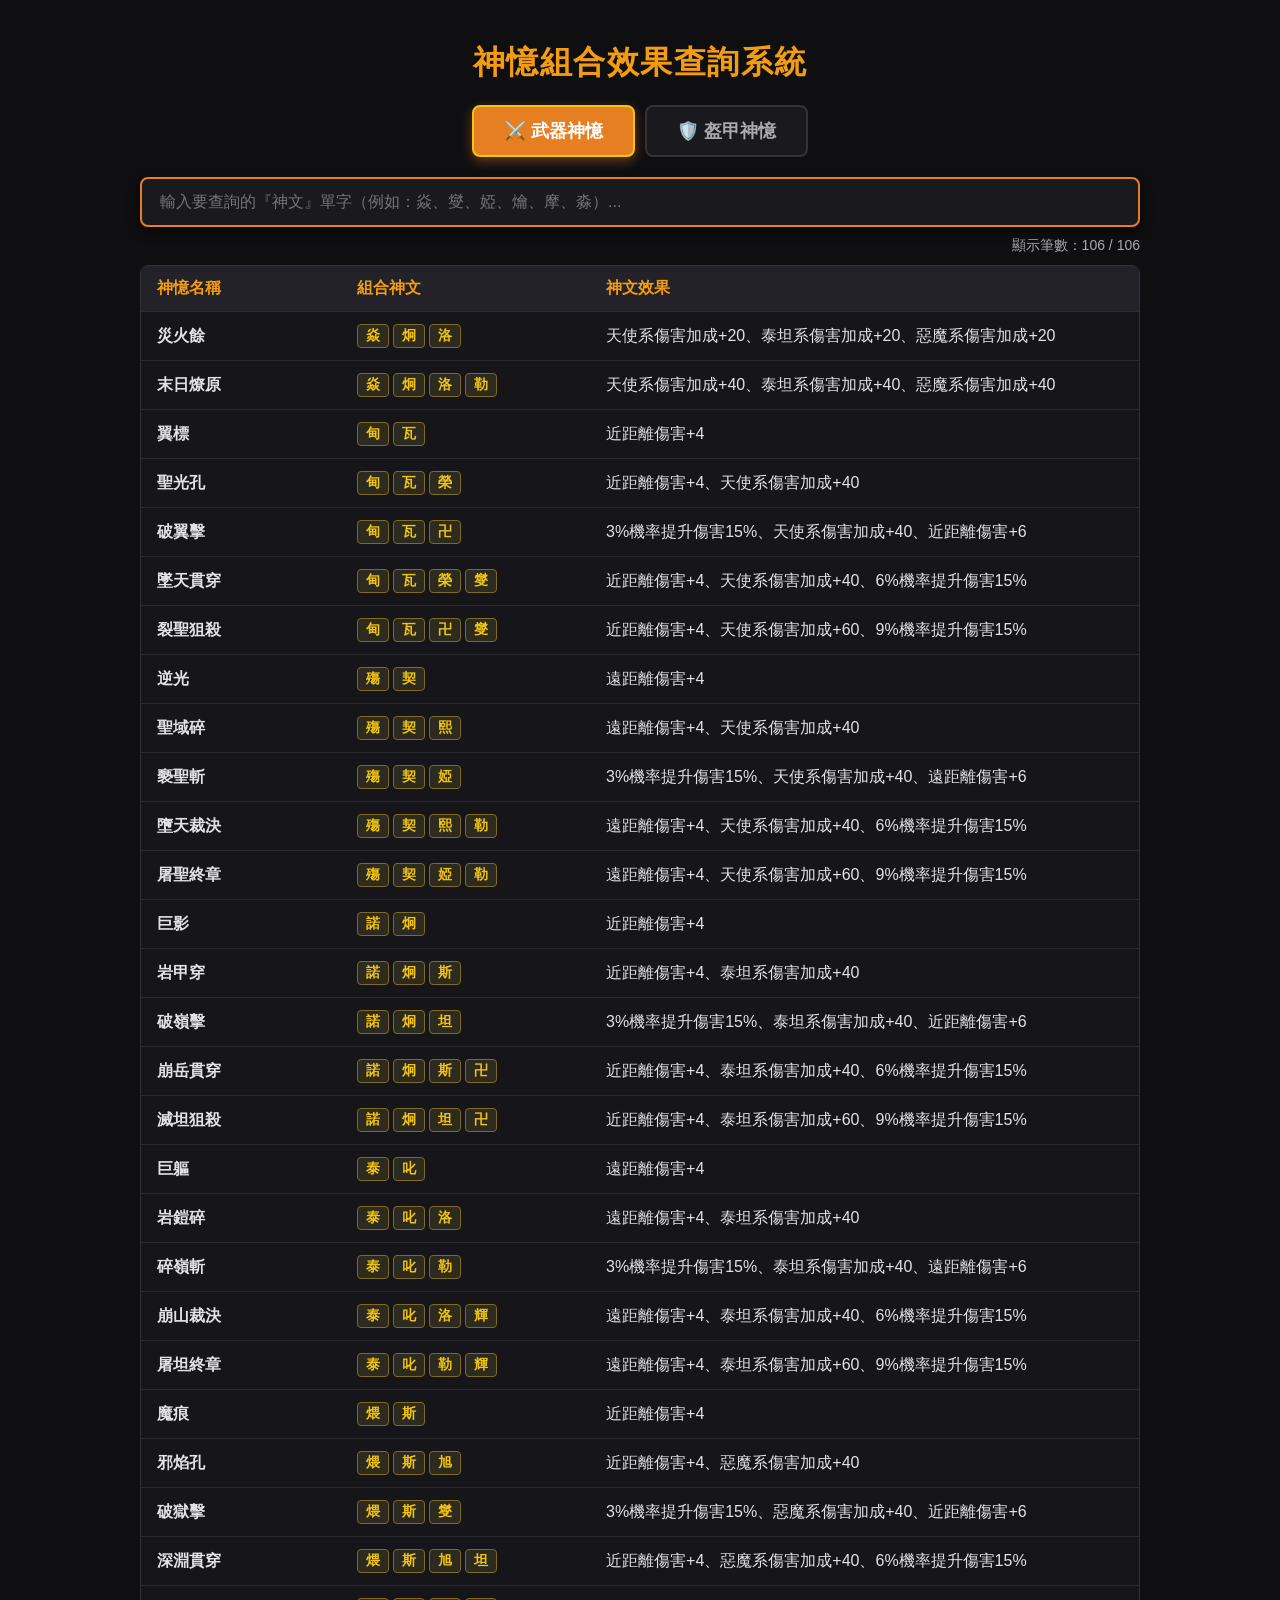
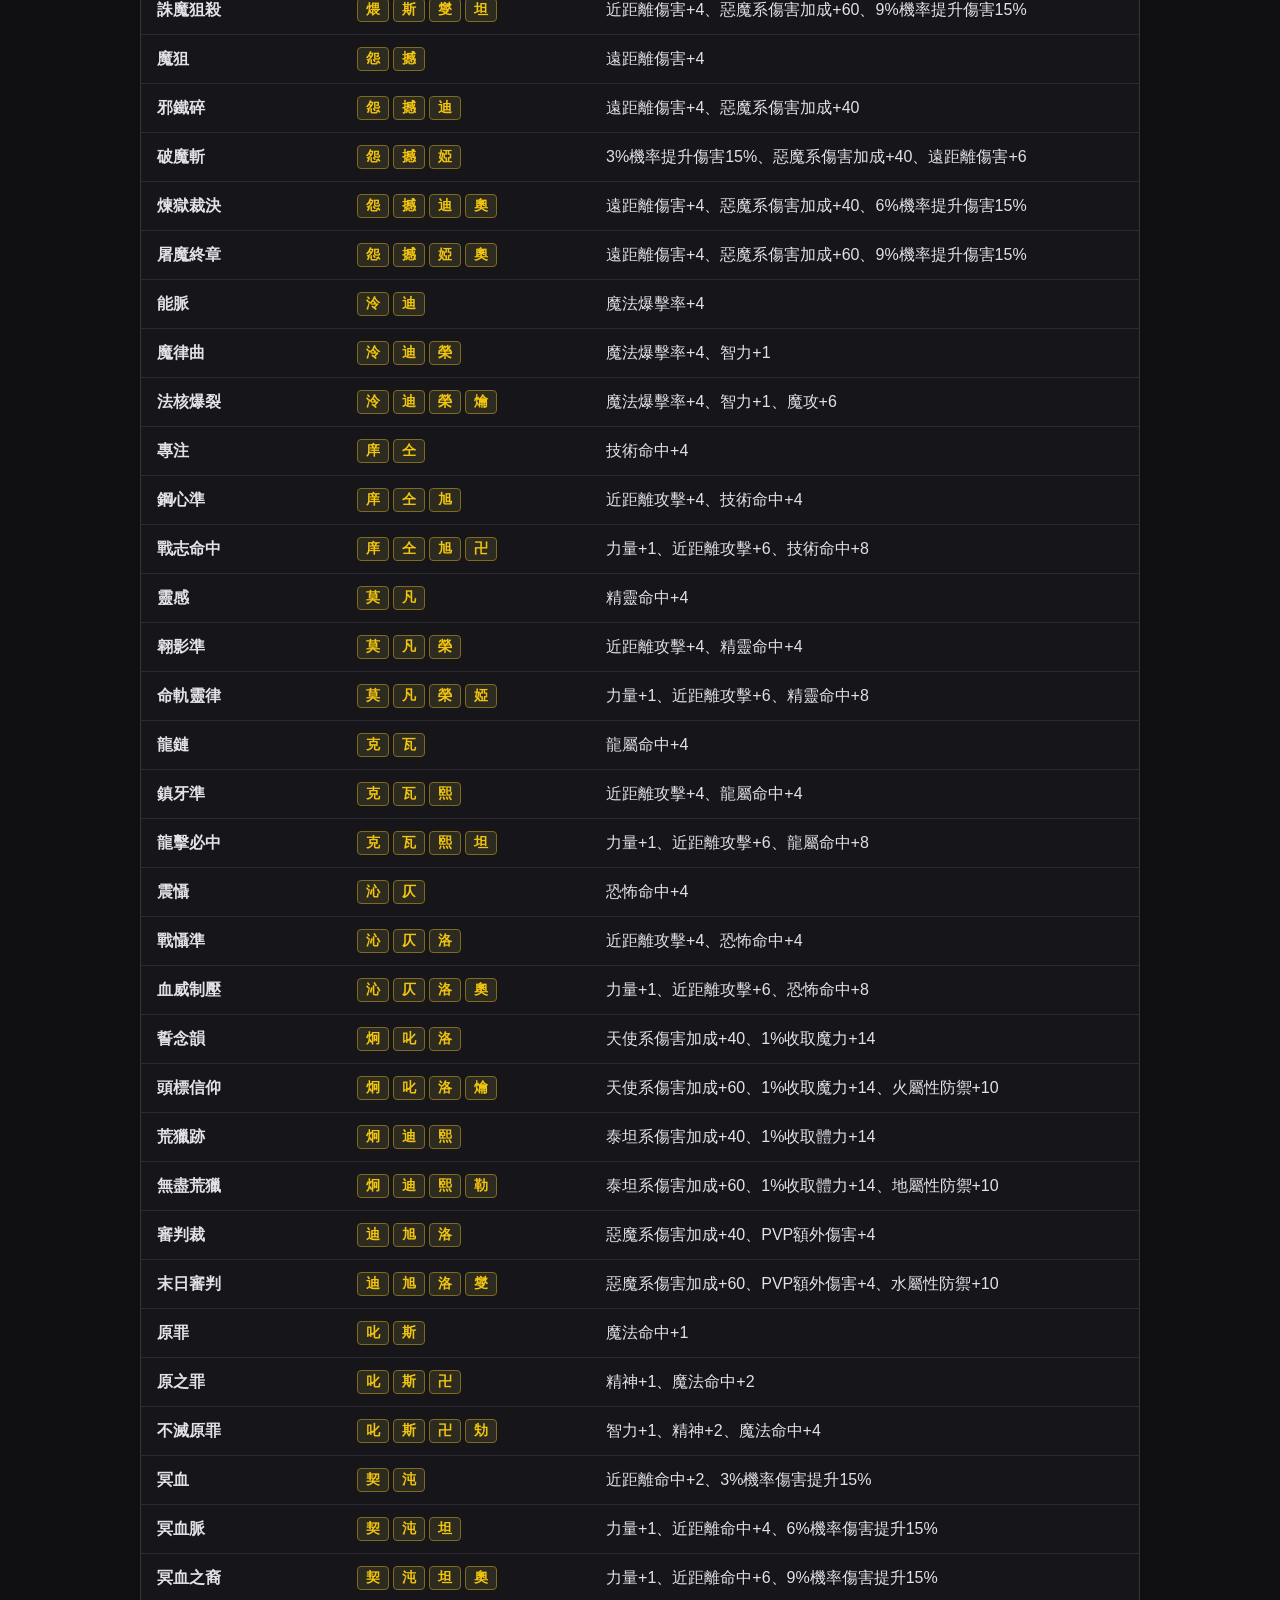
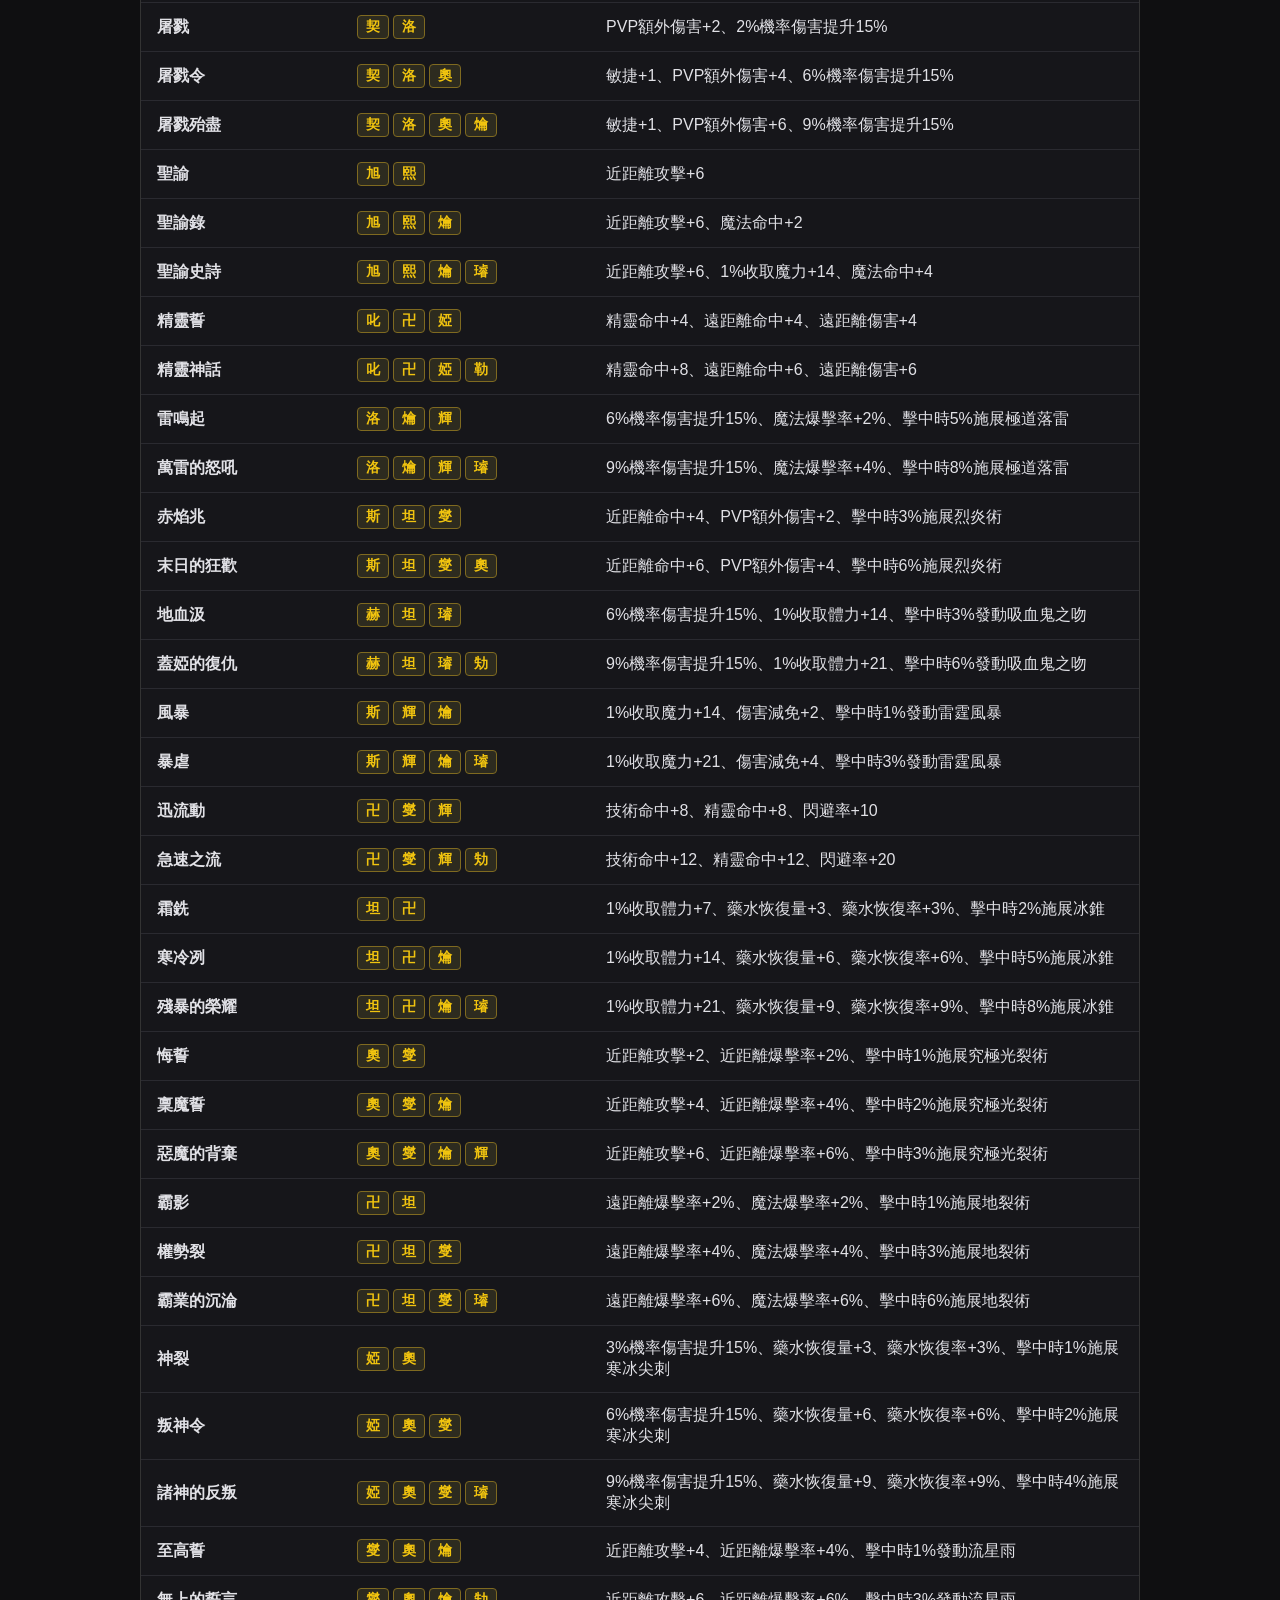
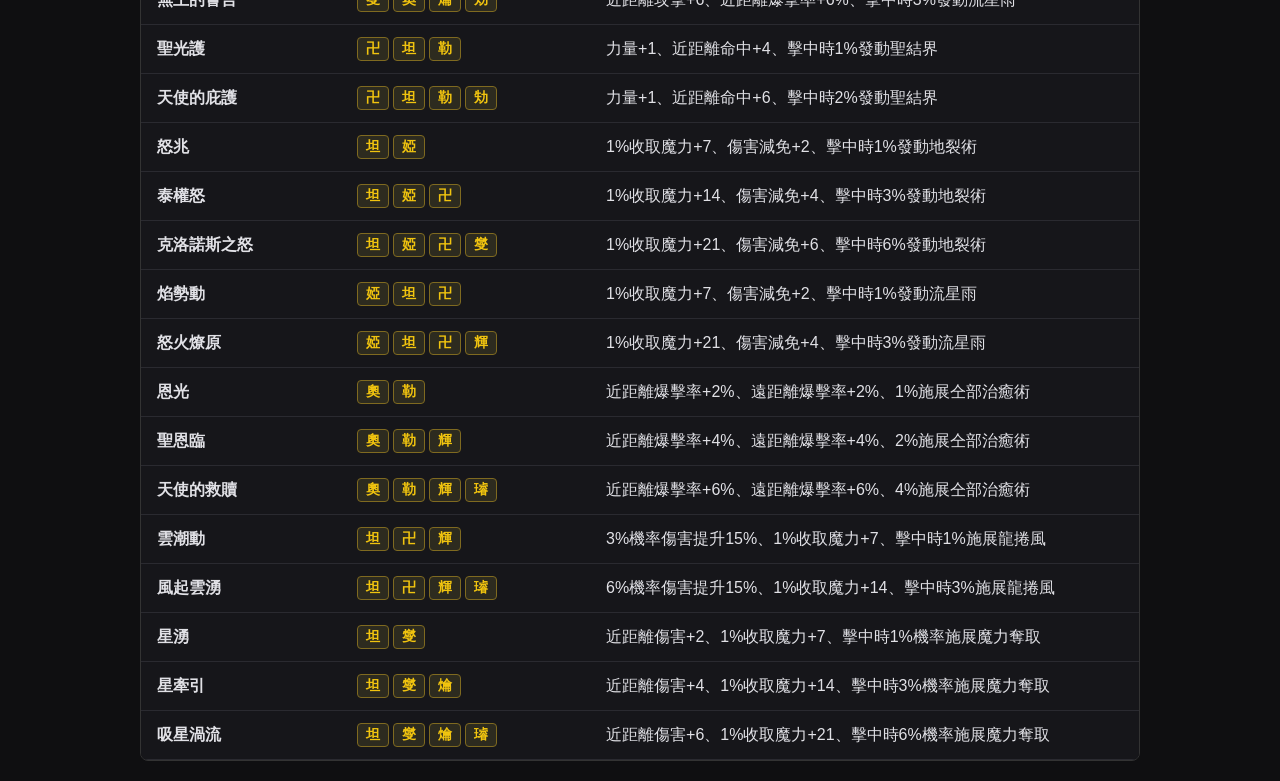
==== index.html @ 0af3a7f4 "Add files via upload" ====
<!DOCTYPE html>
<html lang="zh-TW">
<head>
    <meta charset="UTF-8">
    <meta name="viewport" content="width=device-width, initial-scale=1.0">
    <title>神憶組合效果查詢系統</title>
    <style>
        body {
            font-family: -apple-system, BlinkMacSystemFont, "Segoe UI", Roboto, "Helvetica Neue", Arial, sans-serif;
            background-color: #0f0f11;
            color: #e1e1e6;
            margin: 0;
            padding: 20px;
        }
        .container {
            max-width: 1000px;
            margin: 0 auto;
        }
        h1 {
            text-align: center;
            color: #f39c12;
            margin-bottom: 20px;
            letter-spacing: 1.5px;
        }
        /* 頁籤 Tab 樣式 */
        .tab-container {
            display: flex;
            justify-content: center;
            gap: 10px;
            margin-bottom: 20px;
        }
        .tab-button {
            padding: 12px 30px;
            font-size: 18px;
            font-weight: bold;
            color: #aaa;
            background-color: #1a1a1e;
            border: 2px solid #333;
            border-radius: 8px;
            cursor: pointer;
            transition: all 0.3s ease;
        }
        .tab-button:hover {
            color: #fff;
            border-color: #e67e22;
        }
        .tab-button.active {
            color: #fff;
            background-color: #e67e22;
            border-color: #f1c40f;
            box-shadow: 0 4px 12px rgba(230, 126, 34, 0.4);
        }
        /* 搜尋列 */
        .search-container {
            position: sticky;
            top: 10px;
            z-index: 100;
            background-color: #0f0f11;
            padding-bottom: 10px;
        }
        .search-box {
            width: 100%;
            padding: 14px 18px;
            font-size: 16px;
            border: 2px solid #e67e22;
            border-radius: 8px;
            background-color: #1a1a1e;
            color: #fff;
            box-sizing: border-box;
            outline: none;
            box-shadow: 0 4px 12px rgba(0,0,0,0.5);
        }
        .search-box:focus {
            border-color: #f1c40f;
        }
        .table-wrapper {
            overflow-x: auto;
            border-radius: 8px;
            border: 1px solid #333;
        }
        table {
            width: 100%;
            border-collapse: collapse;
            background-color: #16161a;
        }
        th, td {
            padding: 12px 16px;
            text-align: left;
            border-bottom: 1px solid #2a2a30;
        }
        th {
            background-color: #222228;
            color: #f39c12;
            font-size: 16px;
            white-space: nowrap;
        }
        tr:hover {
            background-color: #25252d;
        }
        .rune-tag {
            display: inline-block;
            background-color: #2d2b1f;
            color: #f1c40f;
            border: 1px solid #7f6a20;
            padding: 2px 8px;
            margin-right: 4px;
            border-radius: 4px;
            font-weight: bold;
            font-size: 14px;
            cursor: pointer;
            user-select: none;
        }
        .rune-tag:hover {
            background-color: #e67e22;
            color: #fff;
        }
        .no-result {
            text-align: center;
            padding: 30px;
            color: #888;
            font-size: 16px;
        }
        .counter {
            margin-bottom: 10px;
            color: #aaa;
            font-size: 14px;
            text-align: right;
        }
    </style>
</head>
<body>

<div class="container">
    <h1>神憶組合效果查詢系統</h1>
    
    <!-- 分頁按鈕 -->
    <div class="tab-container">
        <button class="tab-button active" id="tab-weapon" onclick="switchTab('weapon')">⚔️ 武器神憶</button>
        <button class="tab-button" id="tab-armor" onclick="switchTab('armor')">🛡️ 盔甲神憶</button>
    </div>

    <div class="search-container">
        <input type="text" id="searchInput" class="search-box" placeholder="輸入要查詢的『神文』單字（例如：焱、燮、婭、爚、摩、淼）..." onkeyup="filterTable()">
    </div>

    <div class="counter" id="recordCount">顯示筆數：0</div>

    <div class="table-wrapper">
        <table>
            <thead>
                <tr>
                    <th style="width: 20%;">神憶名稱</th>
                    <th style="width: 25%;">組合神文</th>
                    <th style="width: 55%;">神文效果</th>
                </tr>
            </thead>
            <tbody id="tableBody">
            </tbody>
        </table>
    </div>
</div>

<script>
    // 武器神憶資料
    const weaponData = [
        { name: "災火餘", runes: ["焱", "炯", "洛", "-"], effect: "天使系傷害加成+20、泰坦系傷害加成+20、惡魔系傷害加成+20" },
        { name: "末日燎原", runes: ["焱", "炯", "洛", "勒"], effect: "天使系傷害加成+40、泰坦系傷害加成+40、惡魔系傷害加成+40" },
        { name: "翼標", runes: ["甸", "瓦", "-", "-"], effect: "近距離傷害+4" },
        { name: "聖光孔", runes: ["甸", "瓦", "榮", "-"], effect: "近距離傷害+4、天使系傷害加成+40" },
        { name: "破翼擊", runes: ["甸", "瓦", "卍", "-"], effect: "3%機率提升傷害15%、天使系傷害加成+40、近距離傷害+6" },
        { name: "墜天貫穿", runes: ["甸", "瓦", "榮", "燮"], effect: "近距離傷害+4、天使系傷害加成+40、6%機率提升傷害15%" },
        { name: "裂聖狙殺", runes: ["甸", "瓦", "卍", "燮"], effect: "近距離傷害+4、天使系傷害加成+60、9%機率提升傷害15%" },
        { name: "逆光", runes: ["殤", "契", "-", "-"], effect: "遠距離傷害+4" },
        { name: "聖域碎", runes: ["殤", "契", "熙", "-"], effect: "遠距離傷害+4、天使系傷害加成+40" },
        { name: "褻聖斬", runes: ["殤", "契", "婭", "-"], effect: "3%機率提升傷害15%、天使系傷害加成+40、遠距離傷害+6" },
        { name: "墮天裁決", runes: ["殤", "契", "熙", "勒"], effect: "遠距離傷害+4、天使系傷害加成+40、6%機率提升傷害15%" },
        { name: "屠聖終章", runes: ["殤", "契", "婭", "勒"], effect: "遠距離傷害+4、天使系傷害加成+60、9%機率提升傷害15%" },
        { name: "巨影", runes: ["諾", "炯", "-", "-"], effect: "近距離傷害+4" },
        { name: "岩甲穿", runes: ["諾", "炯", "斯", "-"], effect: "近距離傷害+4、泰坦系傷害加成+40" },
        { name: "破嶺擊", runes: ["諾", "炯", "坦", "-"], effect: "3%機率提升傷害15%、泰坦系傷害加成+40、近距離傷害+6" },
        { name: "崩岳貫穿", runes: ["諾", "炯", "斯", "卍"], effect: "近距離傷害+4、泰坦系傷害加成+40、6%機率提升傷害15%" },
        { name: "滅坦狙殺", runes: ["諾", "炯", "坦", "卍"], effect: "近距離傷害+4、泰坦系傷害加成+60、9%機率提升傷害15%" },
        { name: "巨軀", runes: ["泰", "叱", "-", "-"], effect: "遠距離傷害+4" },
        { name: "岩鎧碎", runes: ["泰", "叱", "洛", "-"], effect: "遠距離傷害+4、泰坦系傷害加成+40" },
        { name: "碎嶺斬", runes: ["泰", "叱", "勒", "-"], effect: "3%機率提升傷害15%、泰坦系傷害加成+40、遠距離傷害+6" },
        { name: "崩山裁決", runes: ["泰", "叱", "洛", "輝"], effect: "遠距離傷害+4、泰坦系傷害加成+40、6%機率提升傷害15%" },
        { name: "屠坦終章", runes: ["泰", "叱", "勒", "輝"], effect: "遠距離傷害+4、泰坦系傷害加成+60、9%機率提升傷害15%" },
        { name: "魔痕", runes: ["煨", "斯", "-", "-"], effect: "近距離傷害+4" },
        { name: "邪焰孔", runes: ["煨", "斯", "旭", "-"], effect: "近距離傷害+4、惡魔系傷害加成+40" },
        { name: "破獄擊", runes: ["煨", "斯", "燮", "-"], effect: "3%機率提升傷害15%、惡魔系傷害加成+40、近距離傷害+6" },
        { name: "深淵貫穿", runes: ["煨", "斯", "旭", "坦"], effect: "近距離傷害+4、惡魔系傷害加成+40、6%機率提升傷害15%" },
        { name: "誅魔狙殺", runes: ["煨", "斯", "燮", "坦"], effect: "近距離傷害+4、惡魔系傷害加成+60、9%機率提升傷害15%" },
        { name: "魔狙", runes: ["怨", "撼", "-", "-"], effect: "遠距離傷害+4" },
        { name: "邪鐵碎", runes: ["怨", "撼", "迪", "-"], effect: "遠距離傷害+4、惡魔系傷害加成+40" },
        { name: "破魔斬", runes: ["怨", "撼", "婭", "-"], effect: "3%機率提升傷害15%、惡魔系傷害加成+40、遠距離傷害+6" },
        { name: "煉獄裁決", runes: ["怨", "撼", "迪", "奧"], effect: "遠距離傷害+4、惡魔系傷害加成+40、6%機率提升傷害15%" },
        { name: "屠魔終章", runes: ["怨", "撼", "婭", "奧"], effect: "遠距離傷害+4、惡魔系傷害加成+60、9%機率提升傷害15%" },
        { name: "能脈", runes: ["泠", "迪", "-", "-"], effect: "魔法爆擊率+4" },
        { name: "魔律曲", runes: ["泠", "迪", "榮", "-"], effect: "魔法爆擊率+4、智力+1" },
        { name: "法核爆裂", runes: ["泠", "迪", "榮", "爚"], effect: "魔法爆擊率+4、智力+1、魔攻+6" },
        { name: "專注", runes: ["庠", "仝", "-", "-"], effect: "技術命中+4" },
        { name: "鋼心準", runes: ["庠", "仝", "旭", "-"], effect: "近距離攻擊+4、技術命中+4" },
        { name: "戰志命中", runes: ["庠", "仝", "旭", "卍"], effect: "力量+1、近距離攻擊+6、技術命中+8" },
        { name: "靈感", runes: ["莫", "凡", "-", "-"], effect: "精靈命中+4" },
        { name: "翱影準", runes: ["莫", "凡", "榮", "-"], effect: "近距離攻擊+4、精靈命中+4" },
        { name: "命軌靈律", runes: ["莫", "凡", "榮", "婭"], effect: "力量+1、近距離攻擊+6、精靈命中+8" },
        { name: "龍鏈", runes: ["克", "瓦", "-", "-"], effect: "龍屬命中+4" },
        { name: "鎮牙準", runes: ["克", "瓦", "熙", "-"], effect: "近距離攻擊+4、龍屬命中+4" },
        { name: "龍擊必中", runes: ["克", "瓦", "熙", "坦"], effect: "力量+1、近距離攻擊+6、龍屬命中+8" },
        { name: "震懾", runes: ["沁", "仄", "-", "-"], effect: "恐怖命中+4" },
        { name: "戰懾準", runes: ["沁", "仄", "洛", "-"], effect: "近距離攻擊+4、恐怖命中+4" },
        { name: "血威制壓", runes: ["沁", "仄", "洛", "奧"], effect: "力量+1、近距離攻擊+6、恐怖命中+8" },
        { name: "誓念韻", runes: ["炯", "叱", "洛", "-"], effect: "天使系傷害加成+40、1%收取魔力+14" },
        { name: "頭標信仰", runes: ["炯", "叱", "洛", "爚"], effect: "天使系傷害加成+60、1%收取魔力+14、火屬性防禦+10" },
        { name: "荒獵跡", runes: ["炯", "迪", "熙", "-"], effect: "泰坦系傷害加成+40、1%收取體力+14" },
        { name: "無盡荒獵", runes: ["炯", "迪", "熙", "勒"], effect: "泰坦系傷害加成+60、1%收取體力+14、地屬性防禦+10" },
        { name: "審判裁", runes: ["迪", "旭", "洛", "-"], effect: "惡魔系傷害加成+40、PVP額外傷害+4" },
        { name: "末日審判", runes: ["迪", "旭", "洛", "燮"], effect: "惡魔系傷害加成+60、PVP額外傷害+4、水屬性防禦+10" },
        { name: "原罪", runes: ["叱", "斯", "-", "-"], effect: "魔法命中+1" },
        { name: "原之罪", runes: ["叱", "斯", "卍", "-"], effect: "精神+1、魔法命中+2" },
        { name: "不滅原罪", runes: ["叱", "斯", "卍", "劮"], effect: "智力+1、精神+2、魔法命中+4" },
        { name: "冥血", runes: ["契", "沌", "-", "-"], effect: "近距離命中+2、3%機率傷害提升15%" },
        { name: "冥血脈", runes: ["契", "沌", "坦", "-"], effect: "力量+1、近距離命中+4、6%機率傷害提升15%" },
        { name: "冥血之裔", runes: ["契", "沌", "坦", "奧"], effect: "力量+1、近距離命中+6、9%機率傷害提升15%" },
        { name: "屠戮", runes: ["契", "洛", "-", "-"], effect: "PVP額外傷害+2、2%機率傷害提升15%" },
        { name: "屠戮令", runes: ["契", "洛", "奧", "-"], effect: "敏捷+1、PVP額外傷害+4、6%機率傷害提升15%" },
        { name: "屠戮殆盡", runes: ["契", "洛", "奧", "爚"], effect: "敏捷+1、PVP額外傷害+6、9%機率傷害提升15%" },
        { name: "聖諭", runes: ["旭", "熙", "-", "-"], effect: "近距離攻擊+6" },
        { name: "聖諭錄", runes: ["旭", "熙", "爚", "-"], effect: "近距離攻擊+6、魔法命中+2" },
        { name: "聖諭史詩", runes: ["旭", "熙", "爚", "璿"], effect: "近距離攻擊+6、1%收取魔力+14、魔法命中+4" },
        { name: "精靈誓", runes: ["叱", "卍", "婭", "-"], effect: "精靈命中+4、遠距離命中+4、遠距離傷害+4" },
        { name: "精靈神話", runes: ["叱", "卍", "婭", "勒"], effect: "精靈命中+8、遠距離命中+6、遠距離傷害+6" },
        { name: "雷鳴起", runes: ["洛", "爚", "輝", "-"], effect: "6%機率傷害提升15%、魔法爆擊率+2%、擊中時5%施展極道落雷" },
        { name: "萬雷的怒吼", runes: ["洛", "爚", "輝", "璿"], effect: "9%機率傷害提升15%、魔法爆擊率+4%、擊中時8%施展極道落雷" },
        { name: "赤焰兆", runes: ["斯", "坦", "燮", "-"], effect: "近距離命中+4、PVP額外傷害+2、擊中時3%施展烈炎術" },
        { name: "末日的狂歡", runes: ["斯", "坦", "燮", "奧"], effect: "近距離命中+6、PVP額外傷害+4、擊中時6%施展烈炎術" },
        { name: "地血汲", runes: ["赫", "坦", "璿", "-"], effect: "6%機率傷害提升15%、1%收取體力+14、擊中時3%發動吸血鬼之吻" },
        { name: "蓋婭的復仇", runes: ["赫", "坦", "璿", "劮"], effect: "9%機率傷害提升15%、1%收取體力+21、擊中時6%發動吸血鬼之吻" },
        { name: "風暴", runes: ["斯", "輝", "爚", "-"], effect: "1%收取魔力+14、傷害減免+2、擊中時1%發動雷霆風暴" },
        { name: "暴虐", runes: ["斯", "輝", "爚", "璿"], effect: "1%收取魔力+21、傷害減免+4、擊中時3%發動雷霆風暴" },
        { name: "迅流動", runes: ["卍", "燮", "輝", "-"], effect: "技術命中+8、精靈命中+8、閃避率+10" },
        { name: "急速之流", runes: ["卍", "燮", "輝", "劮"], effect: "技術命中+12、精靈命中+12、閃避率+20" },
        { name: "霜銑", runes: ["坦", "卍", "-", "-"], effect: "1%收取體力+7、藥水恢復量+3、藥水恢復率+3%、擊中時2%施展冰錐" },
        { name: "寒冷冽", runes: ["坦", "卍", "爚", "-"], effect: "1%收取體力+14、藥水恢復量+6、藥水恢復率+6%、擊中時5%施展冰錐" },
        { name: "殘暴的榮耀", runes: ["坦", "卍", "爚", "璿"], effect: "1%收取體力+21、藥水恢復量+9、藥水恢復率+9%、擊中時8%施展冰錐" },
        { name: "悔誓", runes: ["奧", "燮", "-", "-"], effect: "近距離攻擊+2、近距離爆擊率+2%、擊中時1%施展究極光裂術" },
        { name: "稟魔誓", runes: ["奧", "燮", "爚", "-"], effect: "近距離攻擊+4、近距離爆擊率+4%、擊中時2%施展究極光裂術" },
        { name: "惡魔的背棄", runes: ["奧", "燮", "爚", "輝"], effect: "近距離攻擊+6、近距離爆擊率+6%、擊中時3%施展究極光裂術" },
        { name: "霸影", runes: ["卍", "坦", "-", "-"], effect: "遠距離爆擊率+2%、魔法爆擊率+2%、擊中時1%施展地裂術" },
        { name: "權勢裂", runes: ["卍", "坦", "燮", "-"], effect: "遠距離爆擊率+4%、魔法爆擊率+4%、擊中時3%施展地裂術" },
        { name: "霸業的沉淪", runes: ["卍", "坦", "燮", "璿"], effect: "遠距離爆擊率+6%、魔法爆擊率+6%、擊中時6%施展地裂術" },
        { name: "神裂", runes: ["婭", "奧", "-", "-"], effect: "3%機率傷害提升15%、藥水恢復量+3、藥水恢復率+3%、擊中時1%施展寒冰尖刺" },
        { name: "叛神令", runes: ["婭", "奧", "燮", "-"], effect: "6%機率傷害提升15%、藥水恢復量+6、藥水恢復率+6%、擊中時2%施展寒冰尖刺" },
        { name: "諸神的反叛", runes: ["婭", "奧", "燮", "璿"], effect: "9%機率傷害提升15%、藥水恢復量+9、藥水恢復率+9%、擊中時4%施展寒冰尖刺" },
        { name: "至高誓", runes: ["燮", "奧", "爚", "-"], effect: "近距離攻擊+4、近距離爆擊率+4%、擊中時1%發動流星雨" },
        { name: "無上的誓言", runes: ["燮", "奧", "爚", "劮"], effect: "近距離攻擊+6、近距離爆擊率+6%、擊中時3%發動流星雨" },
        { name: "聖光護", runes: ["卍", "坦", "勒", "-"], effect: "力量+1、近距離命中+4、擊中時1%發動聖結界" },
        { name: "天使的庇護", runes: ["卍", "坦", "勒", "劮"], effect: "力量+1、近距離命中+6、擊中時2%發動聖結界" },
        { name: "怒兆", runes: ["坦", "婭", "-", "-"], effect: "1%收取魔力+7、傷害減免+2、擊中時1%發動地裂術" },
        { name: "泰權怒", runes: ["坦", "婭", "卍", "-"], effect: "1%收取魔力+14、傷害減免+4、擊中時3%發動地裂術" },
        { name: "克洛諾斯之怒", runes: ["坦", "婭", "卍", "燮"], effect: "1%收取魔力+21、傷害減免+6、擊中時6%發動地裂術" },
        { name: "焰勢動", runes: ["婭", "坦", "卍", "-"], effect: "1%收取魔力+7、傷害減免+2、擊中時1%發動流星雨" },
        { name: "怒火燎原", runes: ["婭", "坦", "卍", "輝"], effect: "1%收取魔力+21、傷害減免+4、擊中時3%發動流星雨" },
        { name: "恩光", runes: ["奧", "勒", "-", "-"], effect: "近距離爆擊率+2%、遠距離爆擊率+2%、1%施展仝部治癒術" },
        { name: "聖恩臨", runes: ["奧", "勒", "輝", "-"], effect: "近距離爆擊率+4%、遠距離爆擊率+4%、2%施展仝部治癒術" },
        { name: "天使的救贖", runes: ["奧", "勒", "輝", "璿"], effect: "近距離爆擊率+6%、遠距離爆擊率+6%、4%施展仝部治癒術" },
        { name: "雲潮動", runes: ["坦", "卍", "輝", "-"], effect: "3%機率傷害提升15%、1%收取魔力+7、擊中時1%施展龍捲風" },
        { name: "風起雲湧", runes: ["坦", "卍", "輝", "璿"], effect: "6%機率傷害提升15%、1%收取魔力+14、擊中時3%施展龍捲風" },
        { name: "星湧", runes: ["坦", "燮", "-", "-"], effect: "近距離傷害+2、1%收取魔力+7、擊中時1%機率施展魔力奪取" },
        { name: "星牽引", runes: ["坦", "燮", "爚", "-"], effect: "近距離傷害+4、1%收取魔力+14、擊中時3%機率施展魔力奪取" },
        { name: "吸星渦流", runes: ["坦", "燮", "爚", "璿"], effect: "近距離傷害+6、1%收取魔力+21、擊中時6%機率施展魔力奪取" }
    ];

    // 盔甲神憶資料
    const armorData = [
        { name: "神暮臨", runes: ["焱", "撼", "洛", "-"], effect: "天使系傷害加成+20、泰坦系傷害加成+20、惡魔系傷害加成+20" },
        { name: "諸神黃昏", runes: ["焱", "撼", "洛", "勒"], effect: "天使系傷害加成+40、泰坦系傷害加成+40、惡魔系傷害加成+40" },
        { name: "佛癒", runes: ["焱", "沌", "-", "-"], effect: "藥水恢復量+6、藥水恢復率+6%" },
        { name: "佛恩療", runes: ["焱", "沌", "穆", "-"], effect: "體力回復+14、藥水恢復量+6、藥水恢復率+6%" },
        { name: "藥師佛", runes: ["焱", "沌", "璿", "-"], effect: "體力回復+7、魔力回復+14、藥水恢復量+9、藥水恢復率+9%" },
        { name: "淨世藥光", runes: ["焱", "沌", "穆", "璿"], effect: "體力上限+70、體力回復+14、藥水恢復量+9、藥水恢復率+9%" },
        { name: "羅生裁", runes: ["淼", "仝", "奧", "-"], effect: "天使系傷害減免+5、傷害減免+4、體力上限+105" },
        { name: "羅生刑", runes: ["淼", "仝", "坦", "-"], effect: "泰坦系傷害減免+5、傷害減免+4、體力上限+105" },
        { name: "羅生盡", runes: ["淼", "仝", "燮", "-"], effect: "惡魔系傷害減免+5、傷害減免+4、體力上限+105" },
        { name: "終羅生", runes: ["淼", "仝", "凡", "-"], effect: "天使系傷害減免+10、泰坦系傷害減免+10、惡魔系傷害減免+10" },
        { name: "三重羅生", runes: ["淼", "仝", "凡", "婭"], effect: "天使系傷害減免+20、泰坦系傷害減免+20、惡魔系傷害減免+20" },
        { name: "浮榮", runes: ["摩", "仝", "-", "-"], effect: "體力上限+35" },
        { name: "榮華幻", runes: ["摩", "仝", "旭", "-"], effect: "體力上限+35、魔力上限+35" },
        { name: "無窮虛榮", runes: ["摩", "仝", "旭", "璿"], effect: "體力上限+70、魔力上限+70、PVP傷害減免+6" },
        { name: "聖臨", runes: ["圭", "凡", "-", "-"], effect: "物理防禦-4" },
        { name: "萬物聖", runes: ["圭", "凡", "洛", "-"], effect: "物理防禦-4、金幣獲得+15%" },
        { name: "萬物巨聖", runes: ["圭", "凡", "洛", "奧"], effect: "智力+1、物理防禦-4、金幣獲得+15%" },
        { name: "古擁", runes: ["漪", "迪", "-", "-"], effect: "龍屬耐性+8" },
        { name: "神臂攬", runes: ["漪", "迪", "凡", "-"], effect: "龍屬耐性+8、PVP傷害減免+4" },
        { name: "古神擁抱", runes: ["漪", "迪", "凡", "勒"], effect: "物理防禦-4、龍屬耐性+8、PVP傷害減免+6" },
        { name: "削傷", runes: ["別", "榮", "-", "-"], effect: "傷害減免+4" },
        { name: "減傷盾", runes: ["別", "榮", "撼", "-"], effect: "體力上限+35、傷害減免+4" },
        { name: "吸傷壁", runes: ["別", "榮", "燮", "-"], effect: "地屬性防禦+5、體力上限+70、傷害減免+6" },
        { name: "護壁削傷", runes: ["別", "榮", "撼", "燮"], effect: "魔法防禦+6、物理防禦-4、PVP傷害減免+6" },
        { name: "滅聖", runes: ["嵐", "瓦", "-", "-"], effect: "魔法防禦+6" },
        { name: "裂天使", runes: ["嵐", "瓦", "穆", "-"], effect: "魔法防禦+6、天使系傷害加成+40" },
        { name: "褻聖擊", runes: ["嵐", "瓦", "奧", "-"], effect: "體力回復量+7、天使系傷害加成+40、魔法防禦+10" },
        { name: "褻聖制裁", runes: ["嵐", "瓦", "穆", "爚"], effect: "魔法防禦+6、天使系傷害加成+40、體力回復量+14" },
        { name: "弒聖裁決", runes: ["嵐", "瓦", "奧", "爚"], effect: "魔法防禦+6、天使系傷害加成+60、體力回復量+21" },
        { name: "滅邪", runes: ["巽", "仄", "-", "-"], effect: "傷害減免+4" },
        { name: "破邪魔", runes: ["巽", "仄", "洛", "-"], effect: "傷害減免+4、惡魔系傷害加成+40" },
        { name: "滅邪擊", runes: ["巽", "仄", "坦", "-"], effect: "體力回復量+7、惡魔系傷害加成+40、傷害減免+6" },
        { name: "煉獄制裁", runes: ["巽", "仄", "洛", "勒"], effect: "傷害減免+4、惡魔系傷害加成+40、體力回復量+14" },
        { name: "誅魔裁決", runes: ["巽", "仄", "坦", "勒"], effect: "傷害減免+4、惡魔系傷害加成+60、體力回復量+21" },
        { name: "滅坦", runes: ["囚", "撼", "-", "-"], effect: "體力上限+35" },
        { name: "滅泰力", runes: ["囚", "撼", "叱", "-"], effect: "體力上限+70、泰坦系傷害加成+40" },
        { name: "碎嶺擊", runes: ["囚", "撼", "婭", "-"], effect: "體力回復量+14、泰坦系傷害加成+40、體力上限+105" },
        { name: "崩泰破碎", runes: ["囚", "撼", "叱", "璿"], effect: "體力上限+70、泰坦系傷害加成+40、體力回復量+14" },
        { name: "滅坦裁決", runes: ["囚", "撼", "婭", "璿"], effect: "體力上限+70、泰坦系傷害加成+60、體力回復量+21" },
        { name: "逆神意", runes: ["迪", "撼", "洛", "-"], effect: "天使系傷害加成+40、1%收取魔力+14" },
        { name: "神奈我何", runes: ["迪", "撼", "洛", "爚"], effect: "天使系傷害加成+60、1%收取魔力+14、火屬性防禦+10" },
        { name: "逆靈意", runes: ["旭", "凡", "斯", "-"], effect: "泰坦系傷害加成+40、1%收取體力+14" },
        { name: "靈奈我何", runes: ["旭", "凡", "斯", "勒"], effect: "泰坦系傷害加成+60、1%收取體力+14、地屬性防禦+10" },
        { name: "逆魔意", runes: ["仝", "迪", "凡", "-"], effect: "惡魔系傷害加成+40、PVP傷害減免+4" },
        { name: "魔奈我何", runes: ["仝", "迪", "凡", "劮"], effect: "惡魔系傷害加成+60、PVP傷害減免+4、水屬性防禦+10" },
        { name: "聖壁", runes: ["迪", "沌", "-", "-"], effect: "體力上限+105" },
        { name: "聖佑壁", runes: ["迪", "沌", "斯", "-"], effect: "天使系PVP傷害減免+5、體力上限+105" },
        { name: "聖潔護盾", runes: ["迪", "沌", "斯", "輝"], effect: "天使系PVP傷害減免+10、物理防禦-4、體力上限+105" },
        { name: "聖光守護", runes: ["迪", "沌", "坦", "-"], effect: "天使系PVP傷害減免+10、PVP傷害減免+2、體力上限+105" },
        { name: "聖恩護盾", runes: ["迪", "沌", "坦", "輝"], effect: "天使系PVP傷害減免+20、PVP傷害減免+4、體力上限+105" },
        { name: "磐守", runes: ["迪", "赫", "-", "-"], effect: "體力上限+105" },
        { name: "磐石守", runes: ["迪", "赫", "斯", "-"], effect: "泰坦系PVP傷害減免+5、體力上限+105" },
        { name: "磐石之固", runes: ["迪", "赫", "斯", "勒"], effect: "泰坦系PVP傷害減免+10、物理防禦-4、體力上限+105" },
        { name: "磐岩防禦", runes: ["迪", "赫", "坦", "-"], effect: "泰坦系PVP傷害減免+10、PVP傷害減免+2、體力上限+105" },
        { name: "磐嶽守護", runes: ["迪", "赫", "坦", "勒"], effect: "泰坦系PVP傷害減免+20、PVP傷害減免+4、體力上限+105" },
        { name: "獄甲", runes: ["迪", "穆", "-", "-"], effect: "體力上限+105" },
        { name: "獄焰甲", runes: ["迪", "穆", "斯", "-"], effect: "惡魔系PVP傷害減免+5、體力上限+105" },
        { name: "烈獄煉甲", runes: ["迪", "穆", "斯", "燮"], effect: "惡魔系PVP傷害減免+10、物理防禦-4、體力上限+105" },
        { name: "獄焰重甲", runes: ["迪", "穆", "坦", "-"], effect: "惡魔系PVP傷害減免+10、PVP傷害減免+2、體力上限+105" },
        { name: "煉獄戰體", runes: ["迪", "穆", "坦", "燮"], effect: "惡魔系PVP傷害減免+20、PVP傷害減免+4、體力上限+105" },
        { name: "晏尊老", runes: ["仄", "斯", "卍", "-"], effect: "智力+1、精神+1、魔法爆擊率+4" },
        { name: "凌世尊", runes: ["契", "沌", "坦", "-"], effect: "力量+1、精神+1、近距離爆擊率+4" },
        { name: "次元智者", runes: ["仄", "斯", "卍", "劮"], effect: "智力+1、精神+2、魔法爆擊率+6" },
        { name: "傲世尊者", runes: ["契", "沌", "坦", "奧"], effect: "力量+2、精神+1、近距離爆擊率+6" },
        { name: "暮巡", runes: ["穆", "赫", "-", "-"], effect: "PVP傷害減免+2、技術耐性+4" },
        { name: "宙觀者", runes: ["穆", "赫", "沌", "-"], effect: "PVP傷害減免+2、技術耐性+8" },
        { name: "界穹引者", runes: ["穆", "赫", "沌", "坦"], effect: "PVP傷害減免+4、技術耐性+12、魔法防禦+6" },
        { name: "界歸者", runes: ["迪", "契", "婭", "-"], effect: "力量+1、PVP傷害減免+6" },
        { name: "星賢者", runes: ["契", "洛", "爚", "-"], effect: "體力上限+70、PVP傷害減免+6" },
        { name: "風引者", runes: ["仝", "熙", "奧", "-"], effect: "敏捷+1、PVP傷害減免+6" },
        { name: "智御者", runes: ["沌", "契", "卍", "-"], effect: "智力+1、PVP傷害減免+6" },
        { name: "夜巡御者", runes: ["迪", "契", "婭", "璿"], effect: "力量+2、PVP傷害減免+6、技術耐性+12" },
        { name: "超凡歸者", runes: ["契", "洛", "爚", "輝"], effect: "體力上限+105、PVP傷害減免+6、技術耐性+12" },
        { name: "尋風行者", runes: ["仝", "熙", "婭", "奧"], effect: "敏捷+2、PVP傷害減免+6、技術耐性+12" },
        { name: "天宇賢者", runes: ["沌", "契", "卍", "輝"], effect: "智力+2、PVP傷害減免+6、技術耐性+12" },
        { name: "緋靈炎", runes: ["仄", "爚", "璿", "-"], effect: "物理防禦-4、增加負重+300、擊中時3%施展變形術" },
        { name: "狂靈的緋炎", runes: ["仄", "爚", "璿", "輝"], effect: "物理防禦-6、增加負重+500、擊中時6%施展變形術" },
        { name: "英魂裔", runes: ["凡", "坦", "奧", "-"], effect: "傷害減免+4、體力上限+35、擊中時3%施展魔法封印" },
        { name: "英魂的後裔", runes: ["凡", "坦", "奧", "劮"], effect: "傷害減免+6、體力上限+70、擊中時6%施展魔法封印" },
        { name: "審罪光", runes: ["榮", "坦", "奧", "-"], effect: "PVP傷害減免+4、魔法防禦+3、擊中時3%發動束縛術" },
        { name: "艾莉絲的審判", runes: ["榮", "坦", "奧", "璿"], effect: "PVP傷害減免+6、精神+1、擊中時6%發動束縛術" },
        { name: "死亡照明", runes: ["仝", "坦", "奧", "輝"], effect: "物理防禦-4、體力上限+70、6%釋放精準目標" },
        { name: "固守", runes: ["坦", "奧", "-", "-"], effect: "傷害減免+2、藥水恢復量+3、藥水恢復率+3%、1%機率傷害減免+60" },
        { name: "鐵壁化", runes: ["坦", "奧", "婭", "-"], effect: "傷害減免+4、藥水恢復量+6、藥水恢復率+6%、3%機率傷害減免+60" },
        { name: "堅不可摧", runes: ["坦", "奧", "婭", "劮"], effect: "傷害減免+6、藥水恢復量+9、藥水恢復率+9%、6%機率傷害減免+60" },
        { name: "霜盾座", runes: ["卍", "奧", "輝", "-"], effect: "物理防禦-4、魔法防禦+6、擊中時1%施展冰矛圍籬" },
        { name: "冰封的王座", runes: ["卍", "奧", "輝", "劮"], effect: "物理防禦-6、魔法防禦+10、擊中時2%施展冰矛圍籬" },
        { name: "黯雷", runes: ["卍", "坦", "-", "-"], effect: "1%收取體力+7、藥水恢復量+3、藥水恢復率+3%、擊中時1%施展奪命之雷" },
        { name: "冥雷壁", runes: ["卍", "坦", "爚", "-"], effect: "1%收取體力+14、藥水恢復量+6、藥水恢復率+6%、擊中時3%施展奪命之雷" },
        { name: "黑雷的殞落", runes: ["卍", "坦", "爚", "璿"], effect: "1%收取體力+21、藥水恢復量+9、藥水恢復率+9%、擊中時6%施展奪命之雷" },
        { name: "祈護", runes: ["奧", "爚", "-", "-"], effect: "1%收取體力+7、傷害減免+2、擊中時1%施展藥水霜化術" },
        { name: "祈恩護", runes: ["奧", "爚", "輝", "-"], effect: "1%收取體力+14、傷害減免+4、擊中時3%施展藥水霜化術" },
        { name: "祭司的庇護", runes: ["奧", "爚", "輝", "勃"], effect: "1%收取體力+21、傷害減免+6、擊中時6%施展藥水霜化術" },
        { name: "絢殺", runes: ["坦", "卍", "-", "-"], effect: "魔法防禦+3、擊中時1%施展衝擊之暈" },
        { name: "燦光殺", runes: ["坦", "卍", "璿", "-"], effect: "精神+1、魔法防禦+6、擊中時3%施展衝擊之暈" },
        { name: "絢爛的虐殺", runes: ["坦", "卍", "璿", "劮"], effect: "精神+2、魔法防禦+10、擊中時5%施展衝擊之暈" },
        { name: "有罪", runes: ["婭", "奧", "-", "-"], effect: "物理防禦-2、PVP傷害減免+2、擊中時1%施展木乃伊的詛咒" },
        { name: "罪之判", runes: ["婭", "奧", "璿", "-"], effect: "物理防禦-4、PVP傷害減免+4、擊中時3%施展木乃伊的詛咒" },
        { name: "不存在的審判", runes: ["婭", "奧", "璿", "劮"], effect: "物理防禦-6、PVP傷害減免+6、擊中時6%施展木乃伊的詛咒" },
        { name: "碎境", runes: ["坦", "婭", "-", "-"], effect: "魔法防禦+3、傷害減免+2、擊中時1%施展魔力奪取" },
        { name: "崩欲境", runes: ["坦", "婭", "爚", "-"], effect: "魔法防禦+6、傷害減免+4、擊中時3%施展魔力奪取" },
        { name: "崩裂的幻境", runes: ["坦", "婭", "爚", "劮"], effect: "魔法防禦+10、傷害減免+6、擊中時6%施展魔力奪取" }
    ];

    let currentCategory = 'weapon';

    function getActiveData() {
        return currentCategory === 'weapon' ? weaponData : armorData;
    }

    function switchTab(category) {
        currentCategory = category;
        document.getElementById('tab-weapon').classList.toggle('active', category === 'weapon');
        document.getElementById('tab-armor').classList.toggle('active', category === 'armor');
        
        // 清空或保留搜尋欄並重繪
        filterTable();
    }

    function renderTable(items) {
        const tbody = document.getElementById('tableBody');
        tbody.innerHTML = '';
        const dataList = getActiveData();
        
        if (items.length === 0) {
            tbody.innerHTML = '<tr><td colspan="3" class="no-result">未找到包含該神文的組合</td></tr>';
            document.getElementById('recordCount').innerText = '顯示筆數：0';
            return;
        }

        items.forEach(item => {
            const row = document.createElement('tr');
            
            const runeTags = item.runes
                .filter(r => r !== '-')
                .map(r => `<span class="rune-tag" onclick="quickSearch('${r}')">${r}</span>`)
                .join('');

            row.innerHTML = `
                <td><strong>${item.name}</strong></td>
                <td>${runeTags}</td>
                <td>${item.effect}</td>
            `;
            tbody.appendChild(row);
        });

        document.getElementById('recordCount').innerText = `顯示筆數：${items.length} / ${dataList.length}`;
    }

    function filterTable() {
        const query = document.getElementById('searchInput').value.toLowerCase().trim();
        const dataList = getActiveData();
        
        if (!query) {
            renderTable(dataList);
            return;
        }

        // 僅搜尋神文字 (runes)
        const filteredData = dataList.filter(item => {
            return item.runes.some(r => r !== '-' && r.toLowerCase().includes(query));
        });

        renderTable(filteredData);
    }

    function quickSearch(rune) {
        document.getElementById('searchInput').value = rune;
        filterTable();
    }

    // 初始化載入武器資料
    renderTable(weaponData);
</script>

</body>
</html>
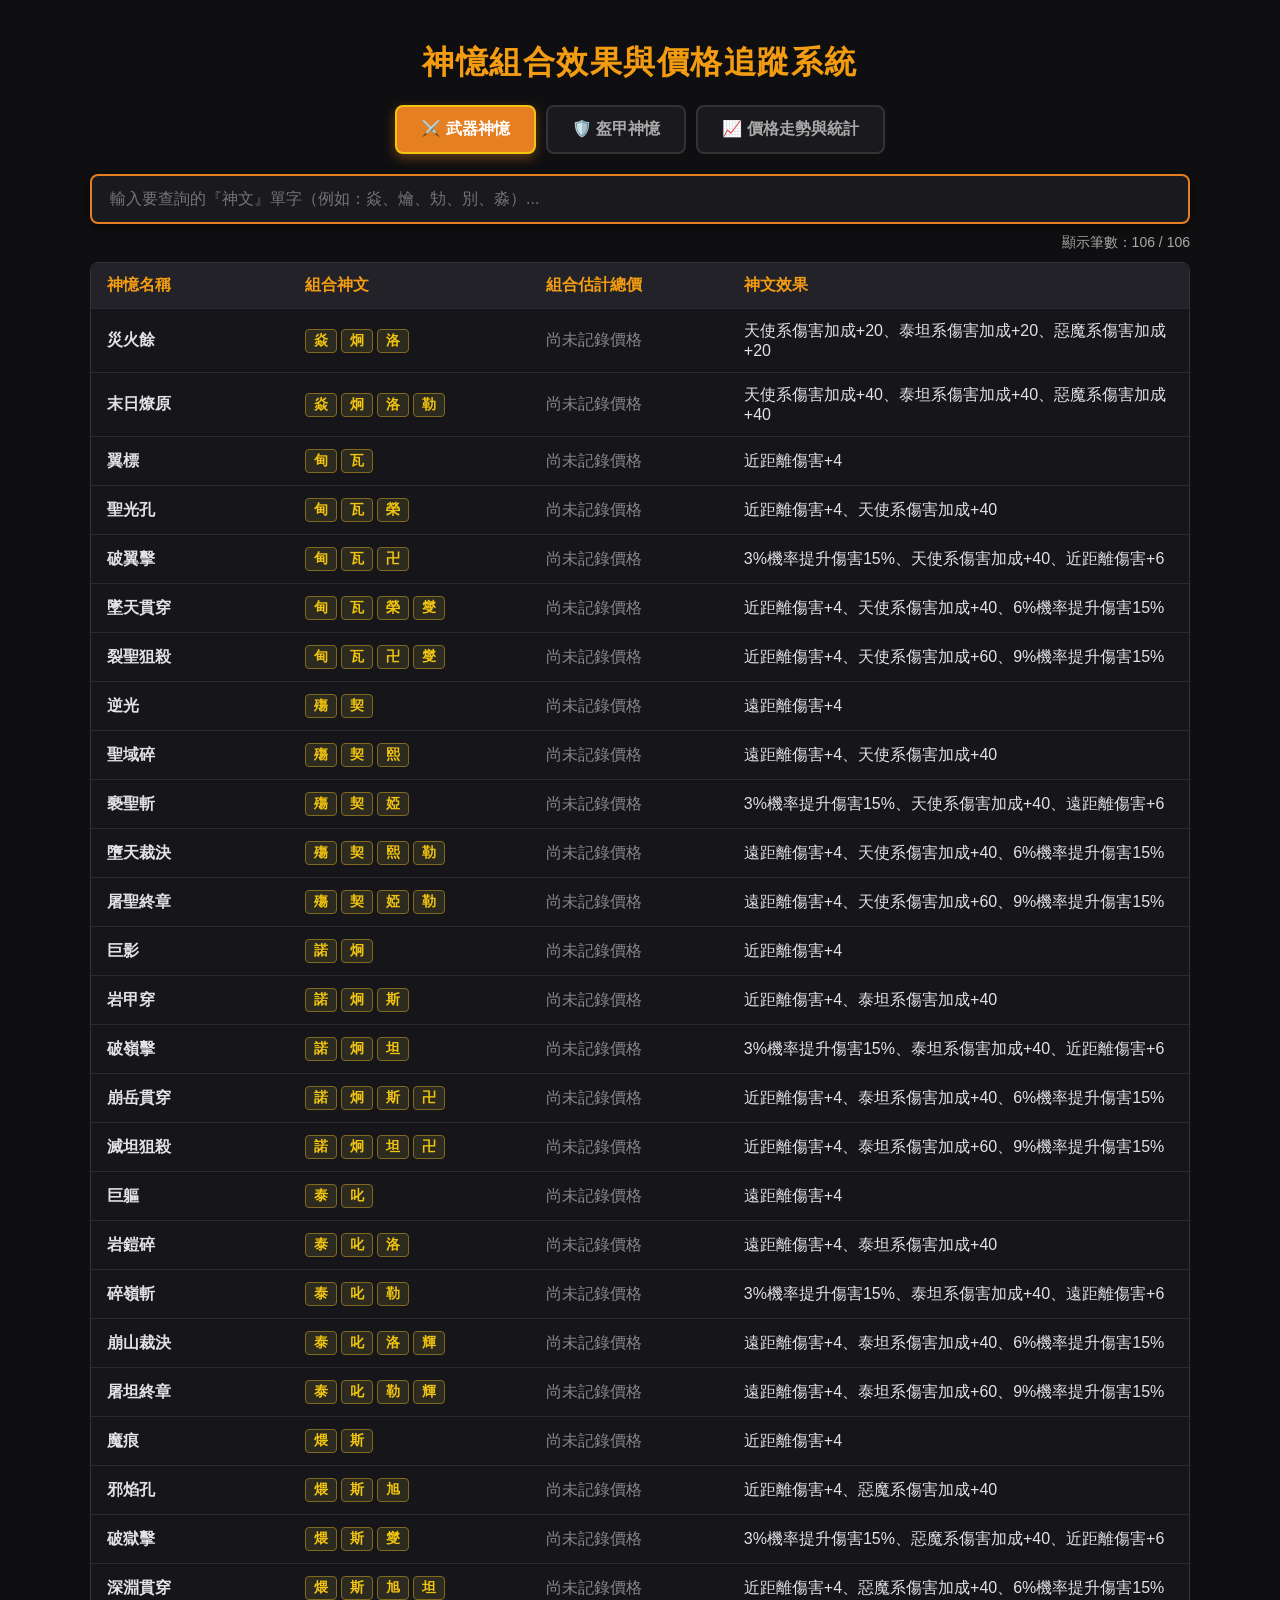
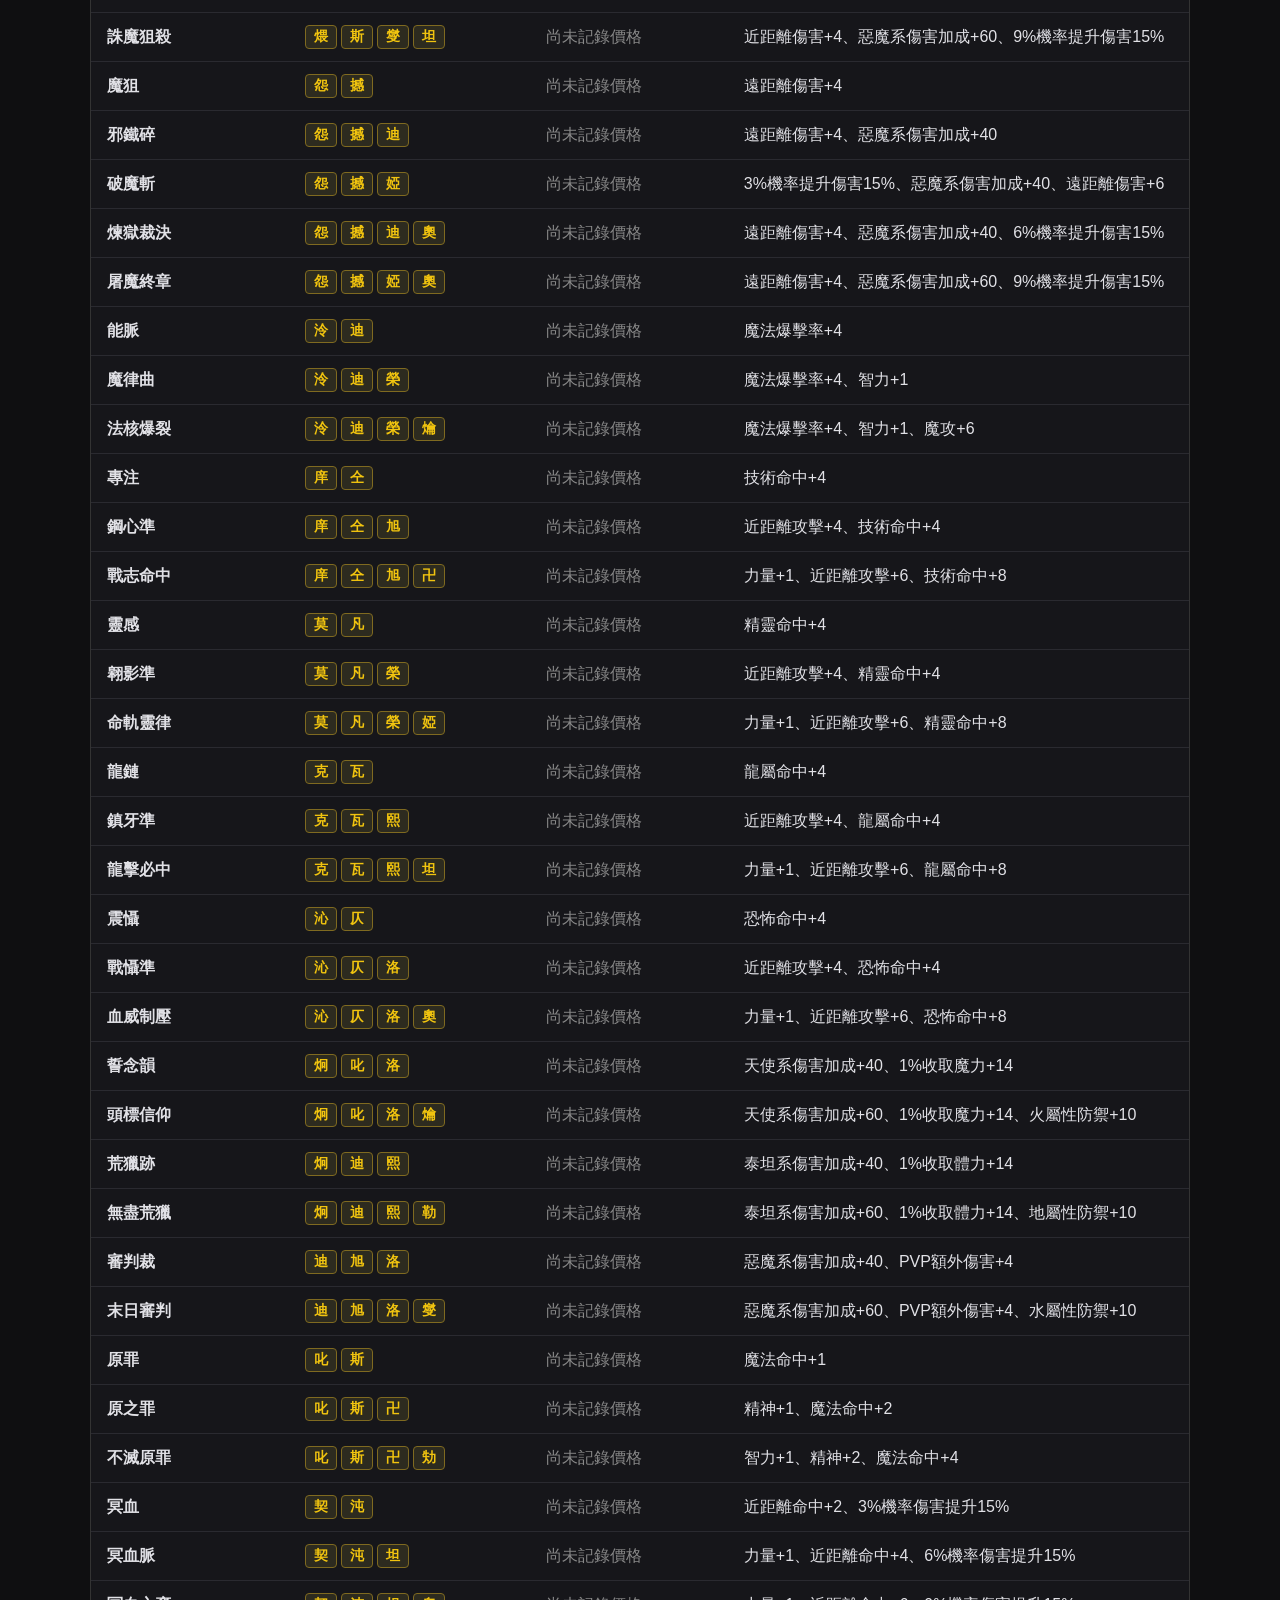
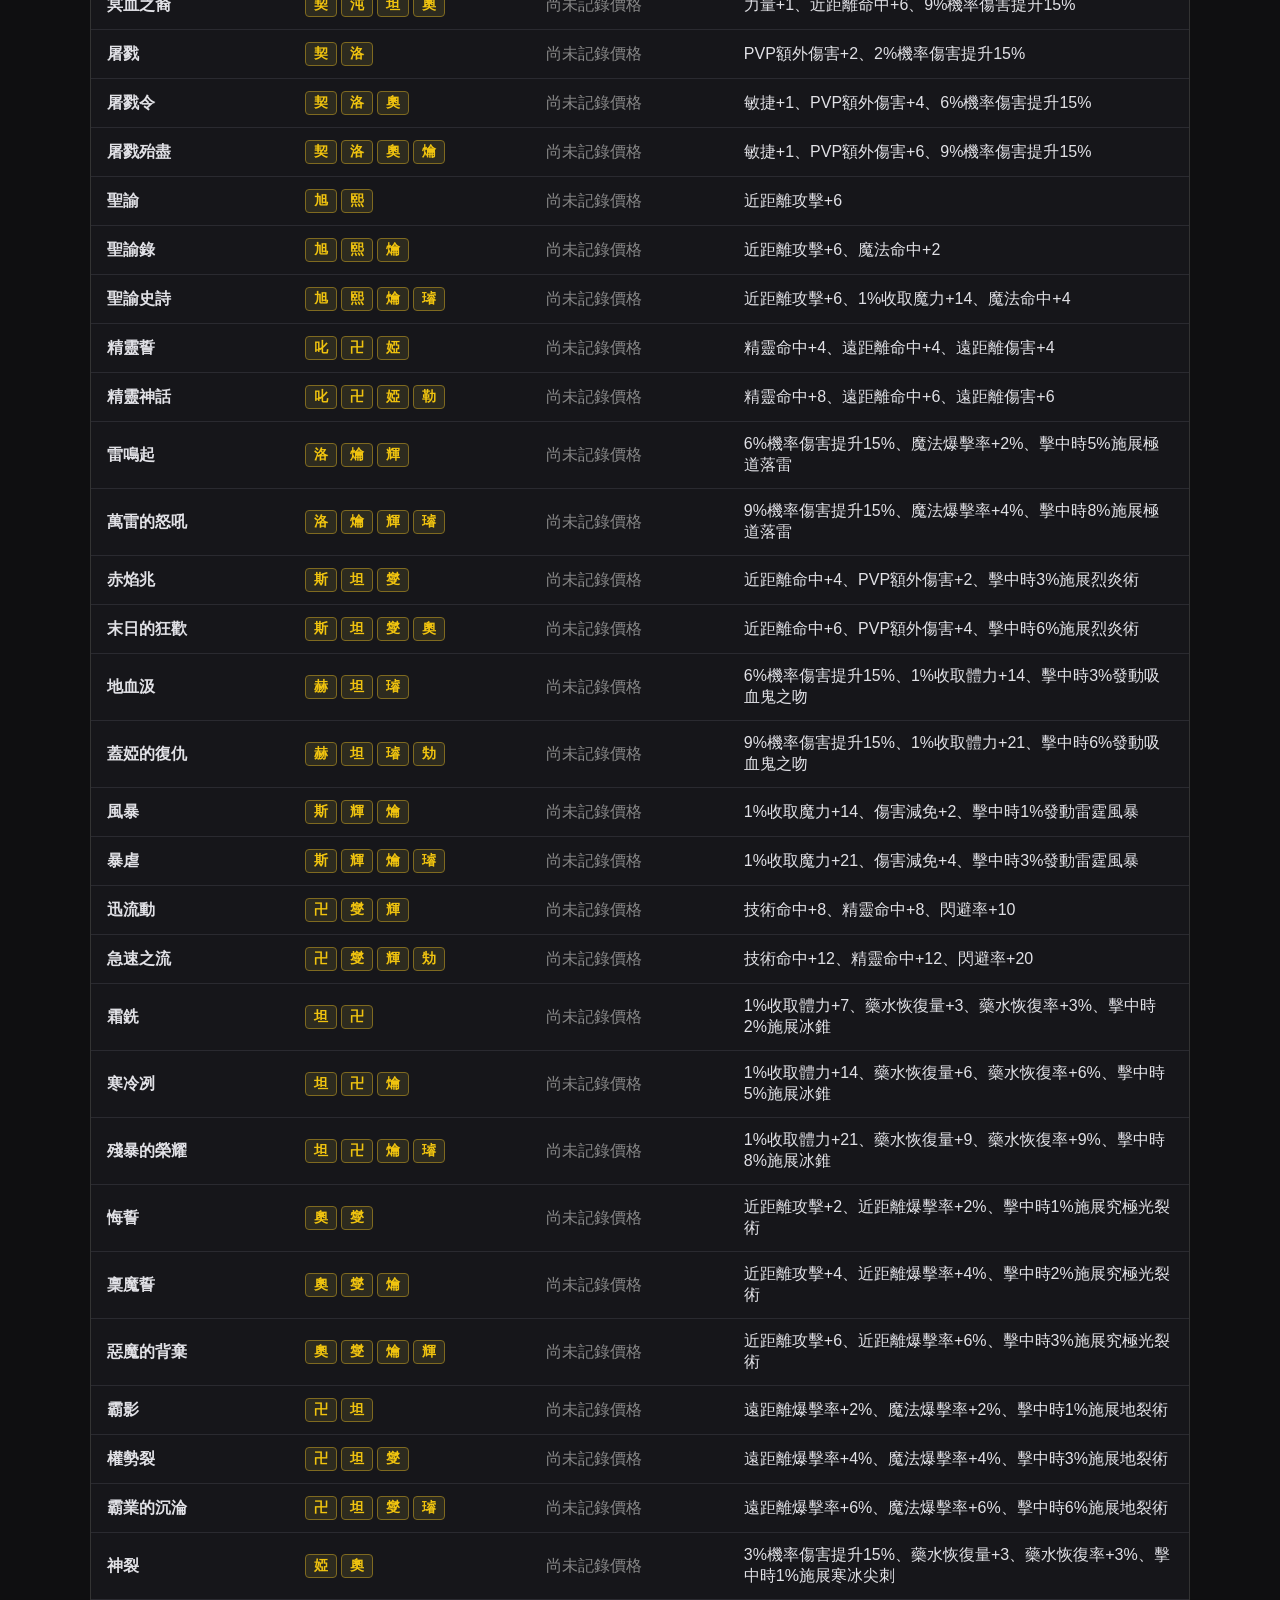
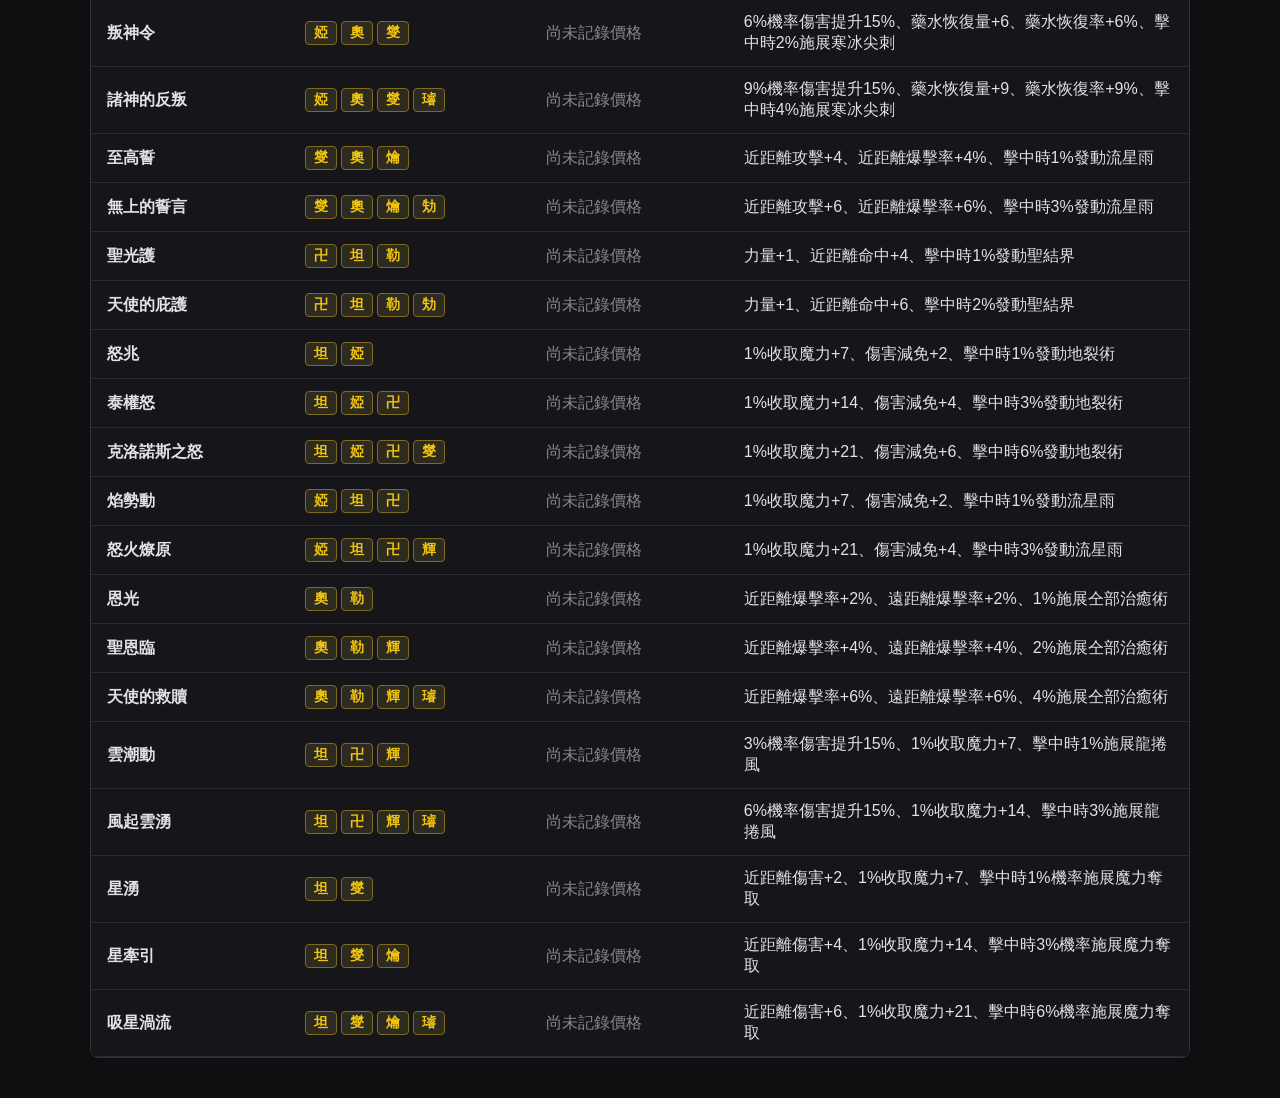
==== commit b9aea4d7: "Add files via upload" ====
--- a/index.html
+++ b/index.html
@@ -3,7 +3,7 @@
 <head>
     <meta charset="UTF-8">
     <meta name="viewport" content="width=device-width, initial-scale=1.0">
-    <title>神憶組合效果查詢系統</title>
+    <title>神憶組合效果與價格追蹤系統</title>
     <style>
         body {
             font-family: -apple-system, BlinkMacSystemFont, "Segoe UI", Roboto, "Helvetica Neue", Arial, sans-serif;
@@ -13,7 +13,7 @@
             padding: 20px;
         }
         .container {
-            max-width: 1000px;
+            max-width: 1100px;
             margin: 0 auto;
         }
         h1 {
@@ -30,8 +30,8 @@
             margin-bottom: 20px;
         }
         .tab-button {
-            padding: 12px 30px;
-            font-size: 18px;
+            padding: 12px 24px;
+            font-size: 16px;
             font-weight: bold;
             color: #aaa;
             background-color: #1a1a1e;
@@ -77,6 +77,7 @@
             overflow-x: auto;
             border-radius: 8px;
             border: 1px solid #333;
+            margin-bottom: 20px;
         }
         table {
             width: 100%;
@@ -114,6 +115,10 @@
             background-color: #e67e22;
             color: #fff;
         }
+        .price-tag {
+            color: #2ecc71;
+            font-weight: bold;
+        }
         .no-result {
             text-align: center;
             padding: 30px;
@@ -126,37 +131,157 @@
             font-size: 14px;
             text-align: right;
         }
+
+        /* 價格走勢頁面樣式 */
+        .price-panel {
+            background-color: #16161a;
+            padding: 20px;
+            border-radius: 8px;
+            border: 1px solid #333;
+        }
+        .form-group {
+            display: flex;
+            gap: 10px;
+            flex-wrap: wrap;
+            margin-bottom: 20px;
+        }
+        .form-input {
+            padding: 10px;
+            background: #1a1a1e;
+            border: 1px solid #444;
+            color: #fff;
+            border-radius: 6px;
+            font-size: 15px;
+        }
+        .btn-add {
+            padding: 10px 20px;
+            background-color: #27ae60;
+            color: white;
+            border: none;
+            border-radius: 6px;
+            cursor: pointer;
+            font-weight: bold;
+        }
+        .btn-add:hover {
+            background-color: #2ecc71;
+        }
+        .btn-del {
+            padding: 4px 8px;
+            background-color: #c0392b;
+            color: white;
+            border: none;
+            border-radius: 4px;
+            cursor: pointer;
+        }
+        .chart-box {
+            background-color: #1a1a1e;
+            padding: 15px;
+            border-radius: 8px;
+            margin-bottom: 20px;
+            border: 1px solid #333;
+        }
+        canvas {
+            width: 100%;
+            height: 250px;
+        }
+        h2 {
+            color: #e67e22;
+            border-bottom: 1px solid #333;
+            padding-bottom: 8px;
+            margin-top: 25px;
+        }
     </style>
 </head>
 <body>
 
 <div class="container">
-    <h1>神憶組合效果查詢系統</h1>
+    <h1>神憶組合效果與價格追蹤系統</h1>
     
     <!-- 分頁按鈕 -->
     <div class="tab-container">
         <button class="tab-button active" id="tab-weapon" onclick="switchTab('weapon')">⚔️ 武器神憶</button>
         <button class="tab-button" id="tab-armor" onclick="switchTab('armor')">🛡️ 盔甲神憶</button>
+        <button class="tab-button" id="tab-price" onclick="switchTab('price')">📈 價格走勢與統計</button>
     </div>
 
-    <div class="search-container">
-        <input type="text" id="searchInput" class="search-box" placeholder="輸入要查詢的『神文』單字（例如：焱、燮、婭、爚、摩、淼）..." onkeyup="filterTable()">
+    <!-- 武器與盔甲搜尋列 -->
+    <div class="search-container" id="searchPanel">
+        <input type="text" id="searchInput" class="search-box" placeholder="輸入要查詢的『神文』單字（例如：焱、爚、劮、別、淼）..." onkeyup="filterTable()">
     </div>
 
-    <div class="counter" id="recordCount">顯示筆數：0</div>
-
-    <div class="table-wrapper">
-        <table>
-            <thead>
-                <tr>
-                    <th style="width: 20%;">神憶名稱</th>
-                    <th style="width: 25%;">組合神文</th>
-                    <th style="width: 55%;">神文效果</th>
-                </tr>
-            </thead>
-            <tbody id="tableBody">
-            </tbody>
-        </table>
+    <!-- 武器與盔甲表格 -->
+    <div id="listSection">
+        <div class="counter" id="recordCount">顯示筆數：0</div>
+        <div class="table-wrapper">
+            <table>
+                <thead>
+                    <tr>
+                        <th style="width: 18%;">神憶名稱</th>
+                        <th style="width: 22%;">組合神文</th>
+                        <th style="width: 18%;">組合估計總價</th>
+                        <th style="width: 42%;">神文效果</th>
+                    </tr>
+                </thead>
+                <tbody id="tableBody">
+                </tbody>
+            </table>
+        </div>
+    </div>
+
+    <!-- 價格統計與走勢分頁 -->
+    <div id="priceSection" class="price-panel" style="display: none;">
+        <h2>新增價格紀錄</h2>
+        <div class="form-group">
+            <select id="runeNameSelect" class="form-input" style="width: 150px;">
+                <!-- 動態載入神文字選單 -->
+            </select>
+            <input type="date" id="runeDateInput" class="form-input">
+            <input type="number" id="runePriceInput" class="form-input" placeholder="單價" style="width: 150px;">
+            <button class="btn-add" onclick="addPriceRecord()">新增紀錄</button>
+        </div>
+
+        <h2>神文字平均價格統計</h2>
+        <div class="table-wrapper">
+            <table>
+                <thead>
+                    <tr>
+                        <th>神文字</th>
+                        <th>平均價格</th>
+                        <th>最新價格</th>
+                        <th>紀錄筆數</th>
+                    </tr>
+                </thead>
+                <tbody id="avgPriceTableBody">
+                </tbody>
+            </table>
+        </div>
+
+        <h2>走勢圖查詢</h2>
+        <div class="form-group">
+            <select id="runeSelectChart" class="form-input" onchange="drawChart()" style="width: 200px;">
+                <option value="">選擇神文字查看曲線...</option>
+            </select>
+        </div>
+
+        <div class="chart-box">
+            <canvas id="priceChart"></canvas>
+        </div>
+
+        <h2>歷史價格紀錄明細</h2>
+        <div class="table-wrapper">
+            <table>
+                <thead>
+                    <tr>
+                        <th>神文字</th>
+                        <th>日期</th>
+                        <th>價格</th>
+                        <th>操作</th>
+                    </tr>
+                </thead>
+                <tbody id="priceTableBody">
+                </tbody>
+            </table>
+        </div>
     </div>
 </div>
 
@@ -366,7 +491,7 @@
         { name: "祈護", runes: ["奧", "爚", "-", "-"], effect: "1%收取體力+7、傷害減免+2、擊中時1%施展藥水霜化術" },
         { name: "祈恩護", runes: ["奧", "爚", "輝", "-"], effect: "1%收取體力+14、傷害減免+4、擊中時3%施展藥水霜化術" },
         { name: "祭司的庇護", runes: ["奧", "爚", "輝", "勃"], effect: "1%收取體力+21、傷害減免+6、擊中時6%施展藥水霜化術" },
-        { name: "絢殺", runes: ["坦", "卍", "-", "-"], effect: "魔法防禦+3、擊中時1%施展衝擊之暈" },
+        { name: "絢殺", runes: ["坦", "卍", "-", "-"], effect: "魔法防禦+3、擊中時1%施展衝擊之晕" },
         { name: "燦光殺", runes: ["坦", "卍", "璿", "-"], effect: "精神+1、魔法防禦+6、擊中時3%施展衝擊之暈" },
         { name: "絢爛的虐殺", runes: ["坦", "卍", "璿", "劮"], effect: "精神+2、魔法防禦+10、擊中時5%施展衝擊之暈" },
         { name: "有罪", runes: ["婭", "奧", "-", "-"], effect: "物理防禦-2、PVP傷害減免+2、擊中時1%施展木乃伊的詛咒" },
@@ -378,6 +503,42 @@
     ];
 
     let currentCategory = 'weapon';
+    let priceHistory = JSON.parse(localStorage.getItem('runePriceHistory')) || [];
+
+    // 自動收集所有神文字字元（排除 '-'）
+    function getAllUniqueRunes() {
+        const allRunes = new Set();
+        [...weaponData, ...armorData].forEach(item => {
+            item.runes.forEach(r => {
+                if (r !== '-') allRunes.add(r);
+            });
+        });
+        return Array.from(allRunes).sort();
+    }
+
+    // 計算各神字的最新與平均價格 Map
+    function getRunePriceStats() {
+        const stats = {};
+        priceHistory.forEach(item => {
+            if (!stats[item.name]) {
+                stats[item.name] = { total: 0, count: 0, latestPrice: 0, latestDate: '' };
+            }
+            stats[item.name].total += item.price;
+            stats[item.name].count += 1;
+
+            if (!stats[item.name].latestDate || new Date(item.date) >= new Date(stats[item.name].latestDate)) {
+                stats[item.name].latestDate = item.date;
+                stats[item.name].latestPrice = item.price;
+            }
+        });
+
+        // 計算平均
+        Object.keys(stats).forEach(name => {
+            stats[name].avg = Math.round(stats[name].total / stats[name].count);
+        });
+
+        return stats;
+    }
 
     function getActiveData() {
         return currentCategory === 'weapon' ? weaponData : armorData;
@@ -387,18 +548,32 @@
         currentCategory = category;
         document.getElementById('tab-weapon').classList.toggle('active', category === 'weapon');
         document.getElementById('tab-armor').classList.toggle('active', category === 'armor');
-        
-        // 清空或保留搜尋欄並重繪
-        filterTable();
+        document.getElementById('tab-price').classList.toggle('active', category === 'price');
+
+        if (category === 'price') {
+            document.getElementById('searchPanel').style.display = 'none';
+            document.getElementById('listSection').style.display = 'none';
+            document.getElementById('priceSection').style.display = 'block';
+            populateRuneDropdowns();
+            renderAvgPriceTable();
+            renderPriceTable();
+            drawChart();
+        } else {
+            document.getElementById('searchPanel').style.display = 'block';
+            document.getElementById('listSection').style.display = 'block';
+            document.getElementById('priceSection').style.display = 'none';
+            filterTable();
+        }
     }
 
     function renderTable(items) {
         const tbody = document.getElementById('tableBody');
         tbody.innerHTML = '';
         const dataList = getActiveData();
+        const priceStats = getRunePriceStats();
         
         if (items.length === 0) {
-            tbody.innerHTML = '<tr><td colspan="3" class="no-result">未找到包含該神文的組合</td></tr>';
+            tbody.innerHTML = '<tr><td colspan="4" class="no-result">未找到包含該神文的組合</td></tr>';
             document.getElementById('recordCount').innerText = '顯示筆數：0';
             return;
         }
@@ -406,14 +581,38 @@
         items.forEach(item => {
             const row = document.createElement('tr');
             
+            // 神文標籤
             const runeTags = item.runes
                 .filter(r => r !== '-')
                 .map(r => `<span class="rune-tag" onclick="quickSearch('${r}')">${r}</span>`)
                 .join('');
 
+            // 計算組合估算總價（採用最新記錄價格）
+            let totalPrice = 0;
+            let missingPrice = false;
+            item.runes.forEach(r => {
+                if (r !== '-') {
+                    if (priceStats[r] && priceStats[r].latestPrice) {
+                        totalPrice += priceStats[r].latestPrice;
+                    } else {
+                        missingPrice = true;
+                    }
+                }
+            });
+
+            let priceDisplay = '';
+            if (totalPrice === 0 && missingPrice) {
+                priceDisplay = '<span style="color:#888;">尚未記錄價格</span>';
+            } else if (missingPrice) {
+                priceDisplay = `<span class="price-tag">${totalPrice.toLocaleString()}</span> <small style="color:#e74c3c;">(部分缺價)</small>`;
+            } else {
+                priceDisplay = `<span class="price-tag">${totalPrice.toLocaleString()}</span>`;
+            }
+
             row.innerHTML = `
                 <td><strong>${item.name}</strong></td>
                 <td>${runeTags}</td>
+                <td>${priceDisplay}</td>
                 <td>${item.effect}</td>
             `;
             tbody.appendChild(row);
@@ -431,7 +630,6 @@
             return;
         }
 
-        // 僅搜尋神文字 (runes)
         const filteredData = dataList.filter(item => {
             return item.runes.some(r => r !== '-' && r.toLowerCase().includes(query));
         });
@@ -444,7 +642,186 @@
         filterTable();
     }
 
-    // 初始化載入武器資料
+    // --- 價格與統計邏輯 ---
+
+    // 初始化預設今天日期
+    document.getElementById('runeDateInput').valueAsDate = new Date();
+
+    function populateRuneDropdowns() {
+        const runes = getAllUniqueRunes();
+        const addSelect = document.getElementById('runeNameSelect');
+        const chartSelect = document.getElementById('runeSelectChart');
+        
+        const currentChartVal = chartSelect.value;
+
+        addSelect.innerHTML = '<option value="">選擇神文字...</option>';
+        chartSelect.innerHTML = '<option value="">選擇神文字查看曲線...</option>';
+
+        runes.forEach(r => {
+            const opt = document.createElement('option');
+            opt.value = r;
+            opt.innerText = r;
+            addSelect.appendChild(opt);
+
+            const optChart = document.createElement('option');
+            optChart.value = r;
+            optChart.innerText = r;
+            chartSelect.appendChild(optChart);
+        });
+
+        chartSelect.value = currentChartVal;
+    }
+
+    function addPriceRecord() {
+        const name = document.getElementById('runeNameSelect').value;
+        const date = document.getElementById('runeDateInput').value;
+        const price = parseFloat(document.getElementById('runePriceInput').value);
+
+        if (!name || !date || isNaN(price)) {
+            alert('請選擇神文字、日期並輸入有效價格！');
+            return;
+        }
+
+        priceHistory.push({ id: Date.now(), name, date, price });
+        localStorage.setItem('runePriceHistory', JSON.stringify(priceHistory));
+
+        document.getElementById('runePriceInput').value = '';
+
+        renderAvgPriceTable();
+        renderPriceTable();
+        drawChart();
+    }
+
+    function deletePriceRecord(id) {
+        priceHistory = priceHistory.filter(item => item.id !== id);
+        localStorage.setItem('runePriceHistory', JSON.stringify(priceHistory));
+        renderAvgPriceTable();
+        renderPriceTable();
+        drawChart();
+    }
+
+    function renderAvgPriceTable() {
+        const tbody = document.getElementById('avgPriceTableBody');
+        tbody.innerHTML = '';
+        const stats = getRunePriceStats();
+        const runeNames = Object.keys(stats).sort();
+
+        if (runeNames.length === 0) {
+            tbody.innerHTML = '<tr><td colspan="4" style="text-align:center; color:#888;">尚未有價格紀錄資料</td></tr>';
+            return;
+        }
+
+        runeNames.forEach(name => {
+            const tr = document.createElement('tr');
+            tr.innerHTML = `
+                <td><strong>${name}</strong></td>
+                <td><span class="price-tag">${stats[name].avg.toLocaleString()}</span></td>
+                <td>${stats[name].latestPrice.toLocaleString()}</td>
+                <td>${stats[name].count} 筆</td>
+            `;
+            tbody.appendChild(tr);
+        });
+    }
+
+    function renderPriceTable() {
+        const tbody = document.getElementById('priceTableBody');
+        tbody.innerHTML = '';
+
+        if (priceHistory.length === 0) {
+            tbody.innerHTML = '<tr><td colspan="4" style="text-align:center; color:#888;">尚未有歷史明細</td></tr>';
+            return;
+        }
+
+        const sorted = [...priceHistory].sort((a, b) => new Date(b.date) - new Date(a.date));
+
+        sorted.forEach(item => {
+            const tr = document.createElement('tr');
+            tr.innerHTML = `
+                <td><strong>${item.name}</strong></td>
+                <td>${item.date}</td>
+                <td>${item.price.toLocaleString()}</td>
+                <td><button class="btn-del" onclick="deletePriceRecord(${item.id})">刪除</button></td>
+            `;
+            tbody.appendChild(tr);
+        });
+    }
+
+    function drawChart() {
+        const canvas = document.getElementById('priceChart');
+        const ctx = canvas.getContext('2d');
+        const selectedRune = document.getElementById('runeSelectChart').value;
+
+        canvas.width = canvas.parentElement.clientWidth - 30;
+        canvas.height = 250;
+
+        ctx.clearRect(0, 0, canvas.width, canvas.height);
+
+        if (!selectedRune) {
+            ctx.fillStyle = "#888";
+            ctx.font = "16px sans-serif";
+            ctx.textAlign = "center";
+            ctx.fillText("請選擇上方神文字以檢視價格走勢曲線", canvas.width / 2, canvas.height / 2);
+            return;
+        }
+
+        const runeRecords = priceHistory
+            .filter(r => r.name === selectedRune)
+            .sort((a, b) => new Date(a.date) - new Date(b.date));
+
+        if (runeRecords.length < 2) {
+            ctx.fillStyle = "#888";
+            ctx.font = "16px sans-serif";
+            ctx.textAlign = "center";
+            ctx.fillText("資料筆數不足（需至少 2 筆紀錄）以劃出走勢曲線", canvas.width / 2, canvas.height / 2);
+            return;
+        }
+
+        const padding = 40;
+        const width = canvas.width - padding * 2;
+        const height = canvas.height - padding * 2;
+
+        const prices = runeRecords.map(r => r.price);
+        const maxPrice = Math.max(...prices);
+        const minPrice = Math.min(...prices);
+        const priceRange = maxPrice === minPrice ? 1 : maxPrice - minPrice;
+
+        ctx.beginPath();
+        ctx.strokeStyle = "#444";
+        ctx.moveTo(padding, padding);
+        ctx.lineTo(padding, canvas.height - padding);
+        ctx.lineTo(canvas.width - padding, canvas.height - padding);
+        ctx.stroke();
+
+        const points = runeRecords.map((r, idx) => {
+            const x = padding + (idx / (runeRecords.length - 1)) * width;
+            const y = canvas.height - padding - ((r.price - minPrice) / priceRange) * height;
+            return { x, y, price: r.price, date: r.date };
+        });
+
+        ctx.beginPath();
+        ctx.strokeStyle = "#e67e22";
+        ctx.lineWidth = 3;
+        points.forEach((p, idx) => {
+            if (idx === 0) ctx.moveTo(p.x, p.y);
+            else ctx.lineTo(p.x, p.y);
+        });
+        ctx.stroke();
+
+        points.forEach(p => {
+            ctx.beginPath();
+            ctx.arc(p.x, p.y, 5, 0, Math.PI * 2);
+            ctx.fillStyle = "#f1c40f";
+            ctx.fill();
+
+            ctx.fillStyle = "#e1e1e6";
+            ctx.font = "12px sans-serif";
+            ctx.textAlign = "center";
+            ctx.fillText(p.price, p.x, p.y - 10);
+            ctx.fillText(p.date.slice(5), p.x, canvas.height - padding + 20);
+        });
+    }
+
+    // 初始化載入
     renderTable(weaponData);
 </script>
 
